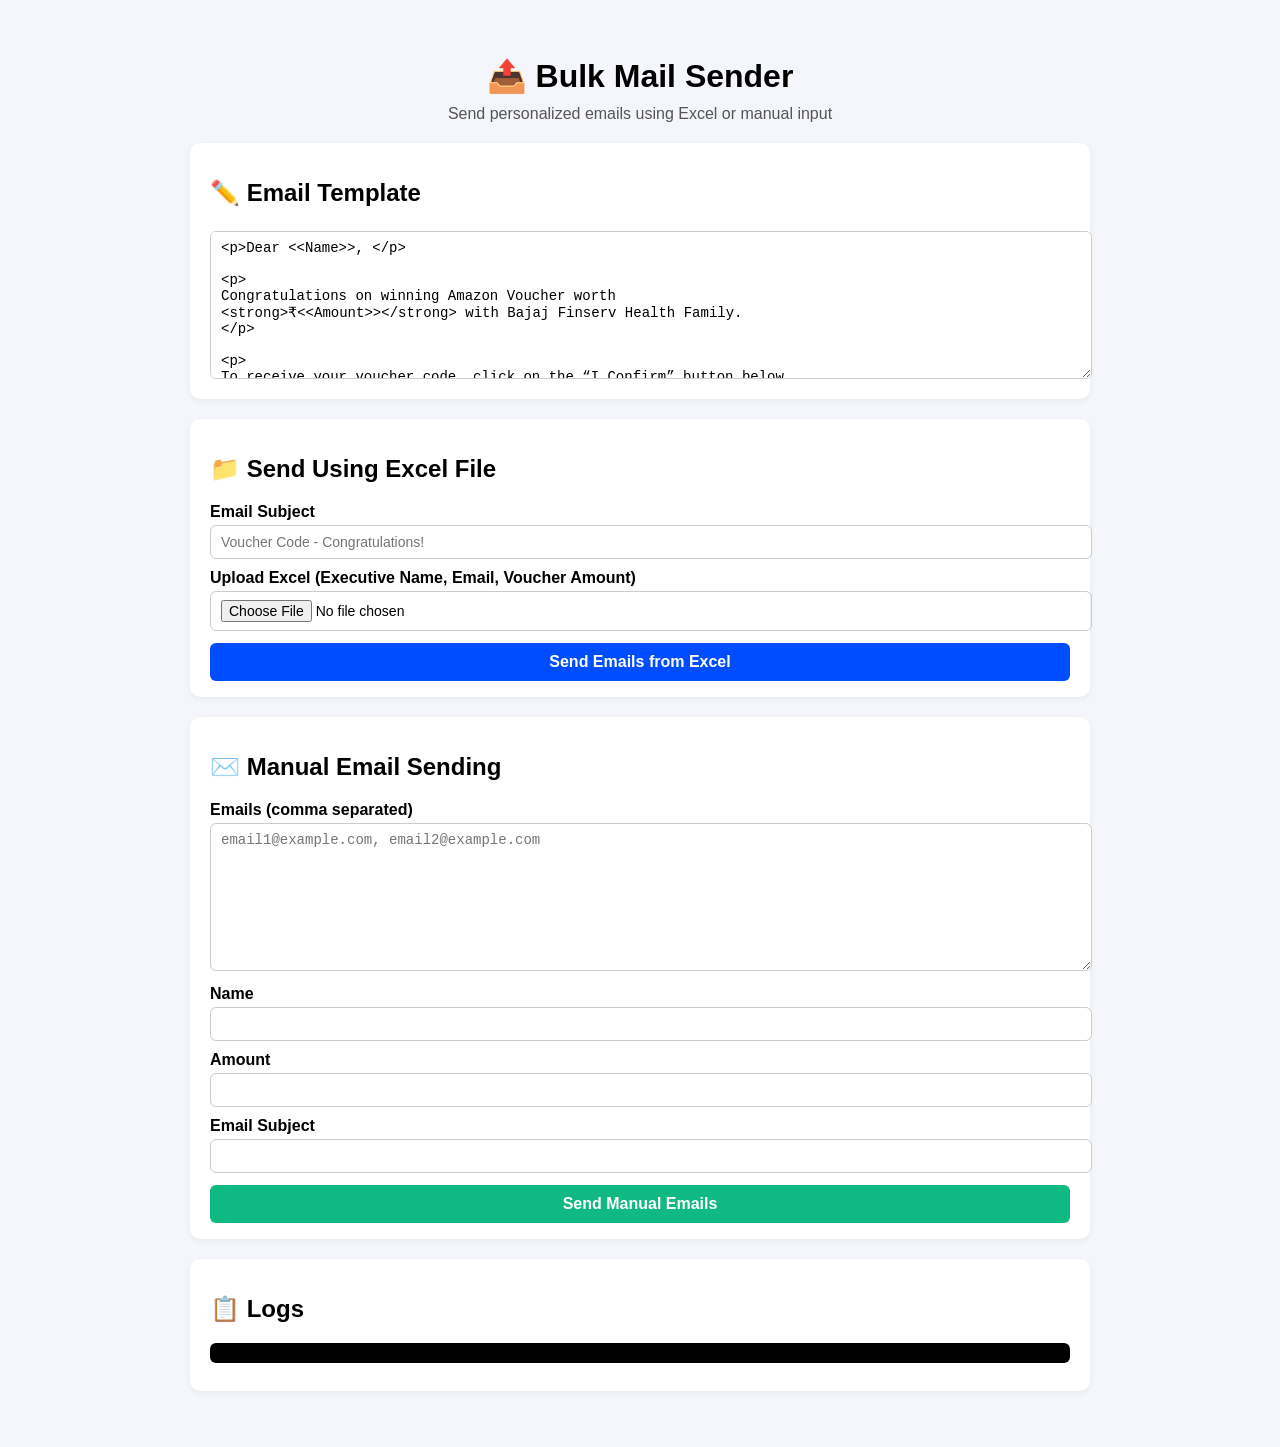
==== index.html @ 2b15a93f "final updated code" ====
<!DOCTYPE html>
<html lang="en">

<head>
  <meta charset="UTF-8" />
  <title>Bulk Mail Sender</title>

  <style>
    body {
      font-family: Arial, sans-serif;
      background: #f4f6fb;
      margin: 0;
      padding: 0;
    }

    .container {
      max-width: 900px;
      margin: 20px auto;
      padding: 16px;
    }

    h1 {
      text-align: center;
      margin-bottom: 10px;
    }

    .subtitle {
      text-align: center;
      color: #555;
      margin-top: 0;
      margin-bottom: 20px;
    }

    .card {
      background: #fff;
      border-radius: 10px;
      margin-bottom: 20px;
      padding: 16px 20px;
      box-shadow: 0 2px 6px rgba(0, 0, 0, 0.06);
    }

    .label {
      display: block;
      font-weight: bold;
      margin-top: 10px;
    }

    .input,
    textarea {
      width: 100%;
      padding: 8px 10px;
      border-radius: 6px;
      border: 1px solid #ccc;
      font-size: 14px;
      margin-top: 4px;
    }

    textarea {
      min-height: 130px;
    }

    .button {
      width: 100%;
      padding: 10px;
      margin-top: 12px;
      background: #004cff;
      color: white;
      border: none;
      border-radius: 6px;
      font-size: 16px;
      cursor: pointer;
      font-weight: bold;
    }

    .button:hover {
      opacity: 0.9;
    }

    .success {
      background: #10b981;
    }

    .output {
      background: #000;
      color: #0f0;
      padding: 10px;
      border-radius: 6px;
      font-size: 12px;
      max-height: 300px;
      overflow: auto;
      white-space: pre-wrap;
    }
  </style>

</head>

<body>

  <div class="container">
    <h1>📤 Bulk Mail Sender</h1>
    <p class="subtitle">Send personalized emails using Excel or manual input</p>

    <!-- TEMPLATE BOX -->
    <div class="card">
      <h2>✏️ Email Template</h2>

      <textarea id="templateBox">
<p>Dear <<Name>>, </p>

<p>
Congratulations on winning Amazon Voucher worth 
<strong>₹<<Amount>></strong> with Bajaj Finserv Health Family.
</p>

<p>
To receive your voucher code, click on the “I Confirm” button below.  
This will open a new email draft—just press <strong>Send</strong> and your voucher code
will be shared with you in the reply.
</p>

<p>
Enjoy your reward and thank you once again for being part of the Bajaj Finserv Health Family.
</p>

<p>
Best regards,<br>
<strong>Team Bajaj Finserv Health</strong>
</p>
      </textarea>
    </div>

    <!-- EXCEL SECTION -->
    <div class="card">
      <h2>📁 Send Using Excel File</h2>

      <label class="label">Email Subject</label>
      <input type="text" id="excelSubject" class="input" placeholder="Voucher Code - Congratulations!">

      <label class="label">Upload Excel (Executive Name, Email, Voucher Amount)</label>
      <input type="file" id="excelFile" class="input">

      <button class="button" onclick="sendExcel()">Send Emails from Excel</button>
    </div>

    <!-- MANUAL SECTION -->
    <div class="card">
      <h2>✉️ Manual Email Sending</h2>

      <label class="label">Emails (comma separated)</label>
      <textarea id="manualEmails" placeholder="email1@example.com, email2@example.com"></textarea>

      <label class="label">Name</label>
      <input type="text" id="manualName" class="input">

      <label class="label">Amount</label>
      <input type="text" id="manualAmount" class="input">

      <label class="label">Email Subject</label>
      <input type="text" id="manualSubject" class="input">

      <button class="button success" onclick="sendManual()">Send Manual Emails</button>
    </div>

    <!-- OUTPUT LOGS -->
    <div class="card">
      <h2>📋 Logs</h2>
      <pre id="output" class="output"></pre>
    </div>

  </div>


  <!-- JS SECTION -->
  <script>
    const API = window.location.origin; // auto-detect backend same domain

    function getTemplate() {
      return document.getElementById("templateBox").value;
    }

    async function sendExcel() {
      const fileInput = document.getElementById("excelFile");
      const subject = document.getElementById("excelSubject").value;
      const template = getTemplate();
      const output = document.getElementById("output");

      if (!fileInput.files[0]) {
        alert("Please upload Excel file");
        return;
      }

      const form = new FormData();
      form.append("file", fileInput.files[0]);
      form.append("subject", subject);
      form.append("template", template);

      output.innerHTML = "⏳ Sending emails using Excel...";

      const res = await fetch(`${API}/send-excel-mails`, { method: "POST", body: form });
      const data = await res.json();

      output.innerHTML = JSON.stringify(data, null, 2);
    }

    async function sendManual() {
      const emails = document.getElementById("manualEmails").value;
      const name = document.getElementById("manualName").value;
      const amount = document.getElementById("manualAmount").value;
      const subject = document.getElementById("manualSubject").value;
      const template = getTemplate();
      const output = document.getElementById("output");

      const form = new FormData();
      form.append("emails", emails);
      form.append("name", name);
      form.append("amount", amount);
      form.append("subject", subject);
      form.append("template", template);

      output.innerHTML = "⏳ Sending manual emails...";

      const res = await fetch(`${API}/send-manual-mails`, { method: "POST", body: form });
      const data = await res.json();

      output.innerHTML = JSON.stringify(data, null, 2);
    }
  </script>

</body>
</html>
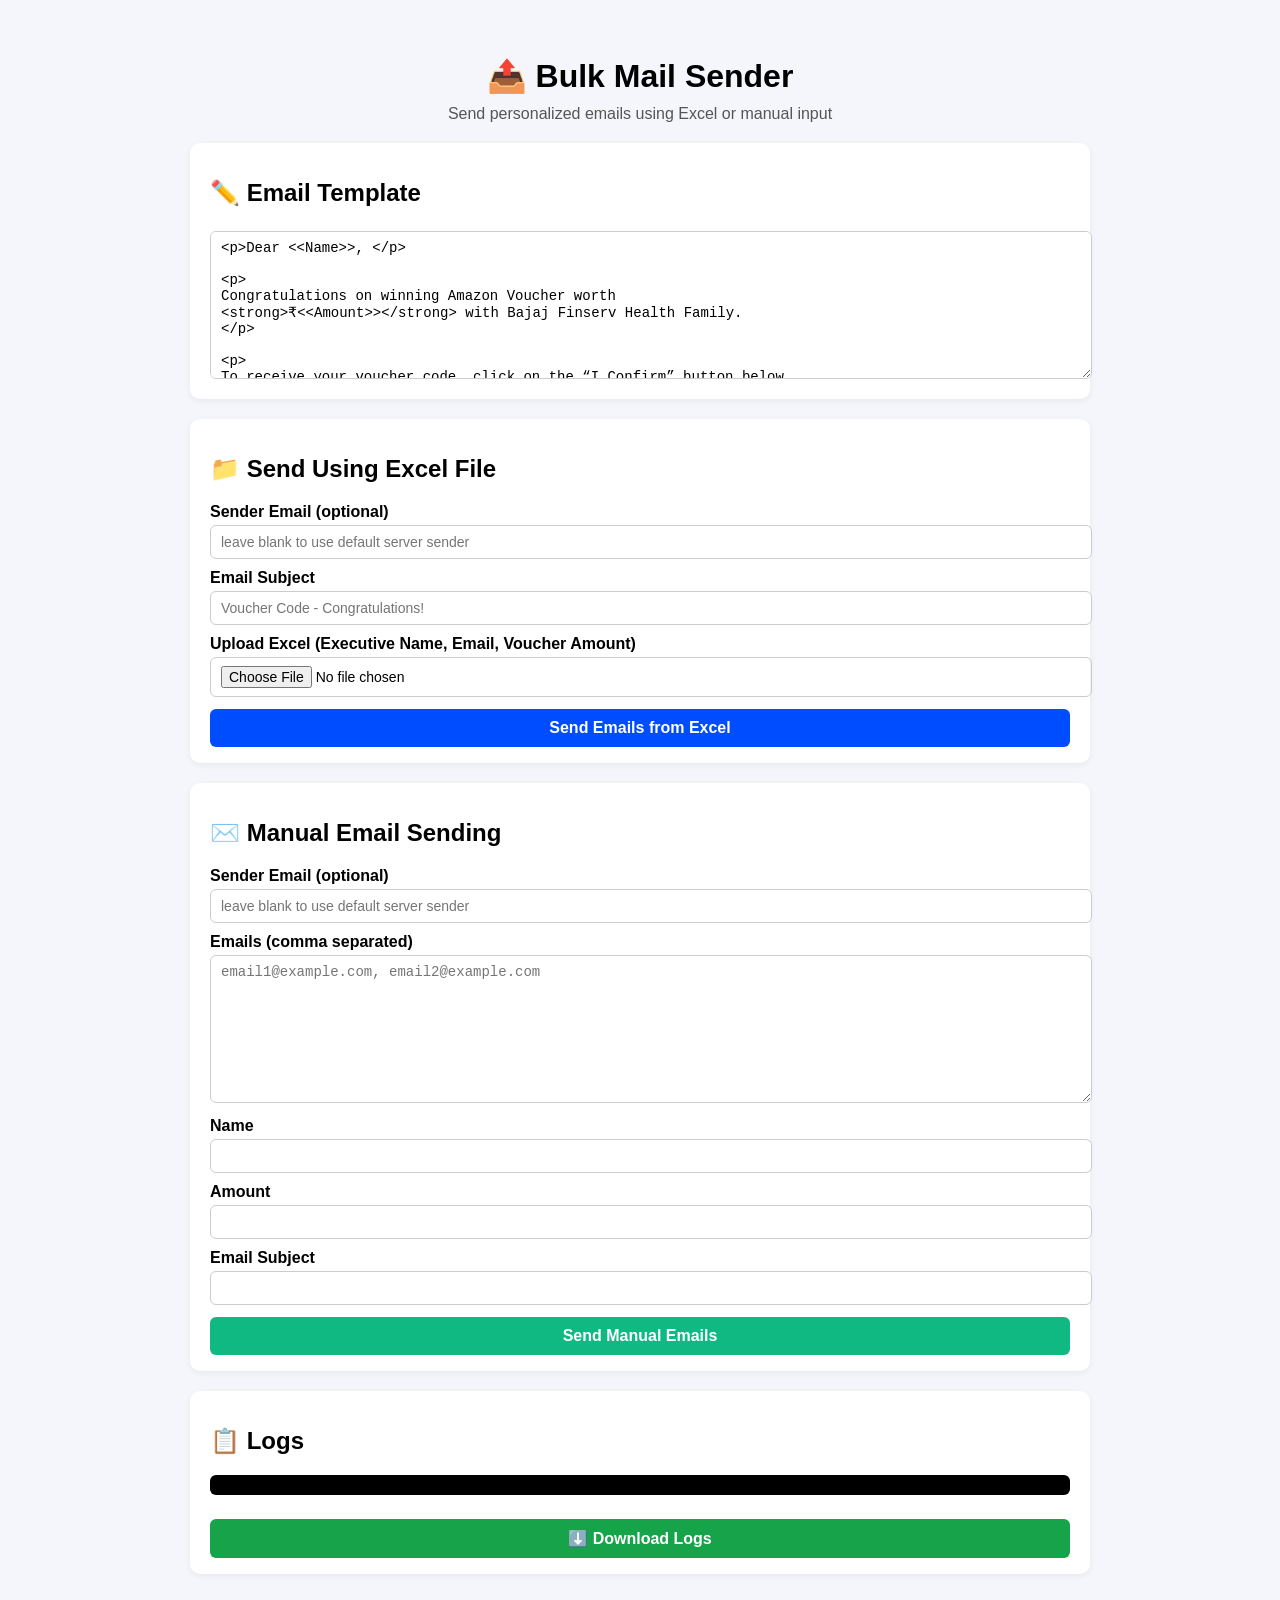
==== commit 7ad56ee3: "add the funcility to user add the send mail form ui" ====
--- a/index.html
+++ b/index.html
@@ -6,6 +6,7 @@
   <title>Bulk Mail Sender</title>
 
   <style>
+    /* same styles as before (unchanged) */
     body {
       font-family: Arial, sans-serif;
       background: #f4f6fb;
@@ -133,6 +134,9 @@
     <div class="card">
       <h2>📁 Send Using Excel File</h2>
 
+      <label class="label">Sender Email (optional)</label>
+      <input type="text" id="excelSender" class="input" placeholder="leave blank to use default server sender">
+
       <label class="label">Email Subject</label>
       <input type="text" id="excelSubject" class="input" placeholder="Voucher Code - Congratulations!">
 
@@ -146,6 +150,9 @@
     <div class="card">
       <h2>✉️ Manual Email Sending</h2>
 
+      <label class="label">Sender Email (optional)</label>
+      <input type="text" id="manualSender" class="input" placeholder="leave blank to use default server sender">
+
       <label class="label">Emails (comma separated)</label>
       <textarea id="manualEmails" placeholder="email1@example.com, email2@example.com"></textarea>
 
@@ -162,17 +169,28 @@
     </div>
 
     <!-- OUTPUT LOGS -->
-    <div class="card">
+    <!-- <div class="card">
       <h2>📋 Logs</h2>
       <pre id="output" class="output"></pre>
-    </div>
-
+    </div> -->
+    <div class="card">
+      <h2>📋 Logs</h2>
+      <pre id="output" class="output"></pre>
+
+      <button class="button" style="background:#16a34a" onclick="downloadLogs()">
+        ⬇️ Download Logs
+      </button>
+    </div>
   </div>
 
 
   <!-- JS SECTION -->
   <script>
-    const API = window.location.origin; // auto-detect backend same domain
+    // Use explicit backend URL so API calls go to the FastAPI server
+    // When serving frontend with `python -m http.server` the origin will be
+    // the static server (port 5500) which does not proxy API requests.
+    // Set this to your backend URL (uvicorn) during local testing.
+    const API = "http://127.0.0.1:8000";
 
     function getTemplate() {
       return document.getElementById("templateBox").value;
@@ -182,6 +200,7 @@
       const fileInput = document.getElementById("excelFile");
       const subject = document.getElementById("excelSubject").value;
       const template = getTemplate();
+      const sender = document.getElementById("excelSender").value;
       const output = document.getElementById("output");
 
       if (!fileInput.files[0]) {
@@ -193,13 +212,17 @@
       form.append("file", fileInput.files[0]);
       form.append("subject", subject);
       form.append("template", template);
+      if (sender && sender.trim()) form.append("sender", sender.trim()); // optional
 
       output.innerHTML = "⏳ Sending emails using Excel...";
 
-      const res = await fetch(`${API}/send-excel-mails`, { method: "POST", body: form });
-      const data = await res.json();
-
-      output.innerHTML = JSON.stringify(data, null, 2);
+      try {
+        const res = await fetch(`${API}/send-excel-mails`, { method: "POST", body: form });
+        const data = await res.json();
+        output.innerHTML = JSON.stringify(data, null, 2);
+      } catch (err) {
+        output.innerHTML = `Error: ${err.message}`;
+      }
     }
 
     async function sendManual() {
@@ -208,6 +231,7 @@
       const amount = document.getElementById("manualAmount").value;
       const subject = document.getElementById("manualSubject").value;
       const template = getTemplate();
+      const sender = document.getElementById("manualSender").value;
       const output = document.getElementById("output");
 
       const form = new FormData();
@@ -216,14 +240,39 @@
       form.append("amount", amount);
       form.append("subject", subject);
       form.append("template", template);
+      if (sender && sender.trim()) form.append("sender", sender.trim()); // optional
 
       output.innerHTML = "⏳ Sending manual emails...";
 
-      const res = await fetch(`${API}/send-manual-mails`, { method: "POST", body: form });
-      const data = await res.json();
-
-      output.innerHTML = JSON.stringify(data, null, 2);
-    }
+      try {
+        const res = await fetch(`${API}/send-manual-mails`, { method: "POST", body: form });
+        const data = await res.json();
+        output.innerHTML = JSON.stringify(data, null, 2);
+      } catch (err) {
+        output.innerHTML = `Error: ${err.message}`;
+      }
+    }
+    function downloadLogs() {
+      const content = document.getElementById("output").innerText;
+
+      if (!content.trim()) {
+        alert("No logs available to download");
+        return;
+      }
+
+      const fileName = `email_logs_${new Date().toISOString().replace(/[:.]/g, '-')}.txt`;
+      const blob = new Blob([content], { type: "text/plain" });
+      const url = URL.createObjectURL(blob);
+
+      const a = document.createElement("a");
+      a.href = url;
+      a.download = fileName;
+      a.click();
+
+      URL.revokeObjectURL(url);
+    }
+
+
   </script>
 
 </body>
